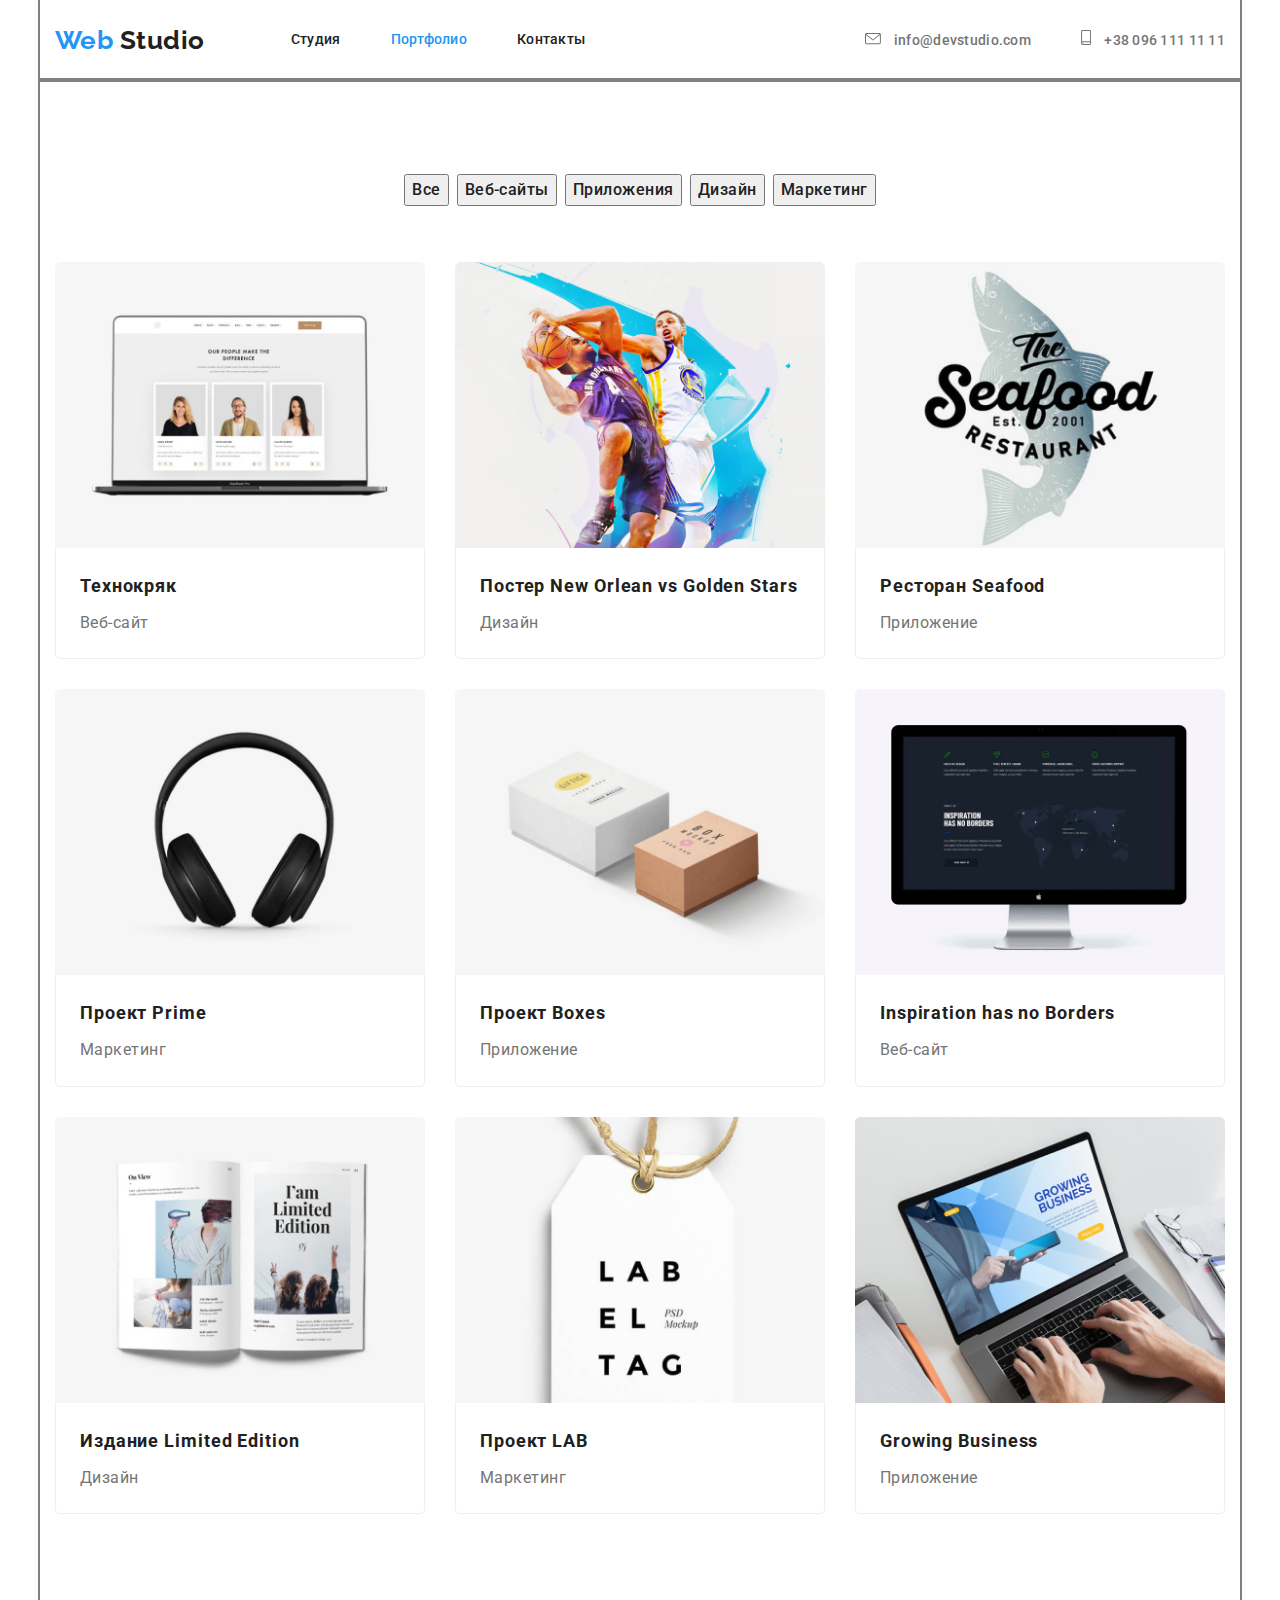
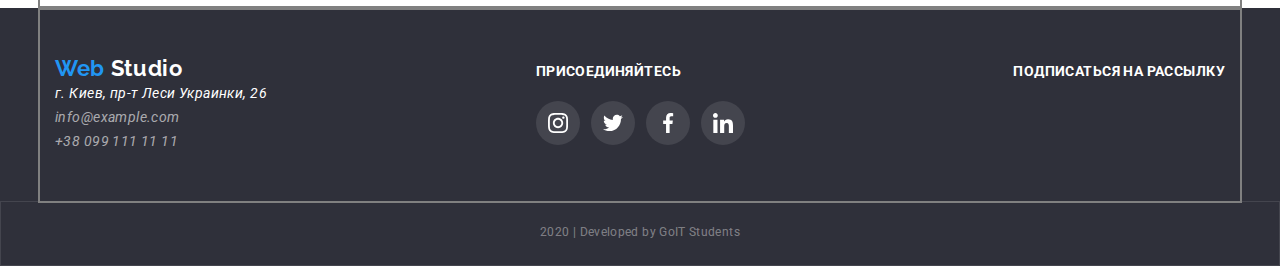
==== portfolio.html @ 49102892 "portfolio hover" ====
<!DOCTYPE html>
<html lang="ru">
  <head>
    <meta charset="UTF-8" />
    <meta name="viewport" content="width=device-width, initial-scale=1.0" />
    <title>Document</title>
    <link
      href="https://fonts.googleapis.com/css2?family=Raleway:wght@700&family=Roboto:wght@400;500;700;900&display=swap"
      rel="stylesheet"
    />
    <link
      rel="stylesheet"
      href="https://cdnjs.cloudflare.com/ajax/libs/modern-normalize/0.6.0/modern-normalize.min.css"
    />
    <link rel="stylesheet" href="./css/style.css" />
  </head>

  <body>
    <header class="page-header">
      <div class="container main">
        <nav class="main-nav">
          <a href="./index.html" class="logo list"
            >Web <span class="logo-color">Studio</span></a
          >

          <ul class="site-nav list">
            <li class="item">
              <a href="./index.html" class="link list">Студия</a>
            </li>
            <li class="item active">
              <a href="./portfolio.html" class="link list">Портфолио</a>
            </li>
            <li class="item"><a href="" class="link list">Контакты</a></li>
          </ul>
        </nav>

        <ul class="contacts list">
          <li class="item">
            <a href="" class="link list">
              <svg class="envelope">
                <use href="./images/symbol-defs.svg#envelope"></use>
              </svg>
              info@devstudio.com
            </a>
          </li>
          <li class="item">
            <a href="" class="link list">
              <svg class="smartphone">
                <use href="./images/symbol-defs.svg#smartphone"></use>
              </svg>
              +38 096 111 11 11</a
            >
          </li>
        </ul>
      </div>
    </header>
    <main>
      <!--<h1>Портфолио</h1>-->
      <section>
        <div class="portfolio container">
          <ul class="srch-btn">
            <li class="srch-btn-item">
              <button type="button" class="button">Все</button>
            </li>
            <li class="srch-btn-item">
              <button type="button" class="button">Веб-сайты</button>
            </li>
            <li class="srch-btn-item">
              <button type="button" class="button">Приложения</button>
            </li>
            <li class="srch-btn-item">
              <button type="button" class="button">Дизайн</button>
            </li>
            <li class="srch-btn-item">
              <button type="button" class="button">Маркетинг</button>
            </li>
          </ul>

          <ul class="portfolio-list">
            <li class="portfolio-item">
              <a href="./portfolio.html" class="pf-link list">
                <div class="card">
                  <img
                    class="pf-img"
                    src="./images/tehnocrack.jpg"
                    alt="три специалиста"
                    width="370"
                  />
                  <div class="texthover">
                    <p class="list">
                      Технокряк это современная площадка распространения
                      коронавируса. Компании используют эту платформу для
                      цифрового шпионажа и атак на защищённые сервера
                      конкурентов.
                    </p>
                  </div>
                </div>
                <div class="card-content">
                  <h2 class="li_title list">Технокряк</h2>
                  <p class="text list">Веб-сайт</p>
                </div>
              </a>
            </li>

            <li class="portfolio-item">
              <a href="./portfolio.html" class="list">
                <div class="card">
                  <img
                    class="pf-img"
                    src="./images/poster.jpg"
                    alt="два баскетболиста"
                    width="370"
                  />
                  <div class="texthover">
                    <p class="list">
                      Технокряк это современная площадка распространения
                      коронавируса. Компании используют эту платформу для
                      цифрового шпионажа и атак на защищённые сервера
                      конкурентов.
                    </p>
                  </div>
                </div>
                <div class="card-content">
                  <h2 class="li_title list">
                    Постер New Orlean vs Golden Stars
                  </h2>
                  <p class="text list">Дизайн</p>
                </div>
              </a>
            </li>

            <li class="portfolio-item">
              <a href="./portfolio.html" class="list">
                <div class="card">
                  <img
                    class="pf-img"
                    src="./images/seefood.jpg"
                    alt="название ресторана на фоне рыбы"
                    width="370"
                  />
                  <div class="texthover">
                    <p class="list">
                      Технокряк это современная площадка распространения
                      коронавируса. Компании используют эту платформу для
                      цифрового шпионажа и атак на защищённые сервера
                      конкурентов.
                    </p>
                  </div>
                </div>
                <div class="card-content">
                  <h2 class="li_title list">Ресторан Seafood</h2>
                  <p class="text list">Приложение</p>
                </div>
              </a>
            </li>

            <li class="portfolio-item">
              <a href="./portfolio.html" class="list">
                <div class="card">
                  <img
                    class="pf-img"
                    src="./images/prime.jpg"
                    alt="наушники"
                    width="370"
                  />
                  <div class="texthover">
                    <p class="list">
                      Технокряк это современная площадка распространения
                      коронавируса. Компании используют эту платформу для
                      цифрового шпионажа и атак на защищённые сервера
                      конкурентов.
                    </p>
                  </div>
                </div>
                <div class="card-content">
                  <h2 class="li_title list">Проект Prime</h2>
                  <p class="text list">Маркетинг</p>
                </div>
              </a>
            </li>

            <li class="portfolio-item">
              <a href="./portfolio.html" class="list">
                <div class="card">
                  <img
                    class="pf-img"
                    src="./images/boxes.jpg"
                    alt="две коробки"
                    width="370"
                  />
                  <div class="texthover">
                    <p class="list">
                      Технокряк это современная площадка распространения
                      коронавируса. Компании используют эту платформу для
                      цифрового шпионажа и атак на защищённые сервера
                      конкурентов.
                    </p>
                  </div>
                </div>
                <div class="card-content">
                  <h2 class="li_title list">Проект Boxes</h2>
                  <p class="text list">Приложение</p>
                </div>
              </a>
            </li>

            <li class="portfolio-item">
              <a href="./portfolio.html" class="list">
                <div class="card">
                  <img
                    class="pf-img"
                    src="./images/monitor.jpg"
                    alt="монитор"
                    width="370"
                  />
                  <div class="texthover">
                    <p class="list">
                      Технокряк это современная площадка распространения
                      коронавируса. Компании используют эту платформу для
                      цифрового шпионажа и атак на защищённые сервера
                      конкурентов.
                    </p>
                  </div>
                </div>
                <div class="card-content">
                  <h2 class="li_title list">Inspiration has no Borders</h2>
                  <p class="text list">Веб-сайт</p>
                </div>
              </a>
            </li>

            <li class="portfolio-item">
              <a href="./portfolio.html" class="list">
                <div class="card">
                  <img
                    class="pf-img"
                    src="./images/magazine.jpg"
                    alt="страница журнала"
                    width="370"
                  />
                  <div class="texthover">
                    <p class="list">
                      Технокряк это современная площадка распространения
                      коронавируса. Компании используют эту платформу для
                      цифрового шпионажа и атак на защищённые сервера
                      конкурентов.
                    </p>
                  </div>
                </div>
                <div class="card-content">
                  <h2 class="li_title list">Издание Limited Edition</h2>
                  <p class="text list">Дизайн</p>
                </div>
              </a>
            </li>

            <li class="portfolio-item">
              <a href="./portfolio.html" class="list">
                <div class="card">
                  <img
                    class="pf-img"
                    src="./images/lab.jpg"
                    alt="логотип компании lab"
                    width="370"
                  />
                  <div class="texthover">
                    <p class="list">
                      Технокряк это современная площадка распространения
                      коронавируса. Компании используют эту платформу для
                      цифрового шпионажа и атак на защищённые сервера
                      конкурентов.
                    </p>
                  </div>
                </div>
                <div class="card-content">
                  <h2 class="li_title list">Проект LAB</h2>
                  <p class="text list">Маркетинг</p>
                </div>
              </a>
            </li>

            <li class="portfolio-item">
              <a href="./portfolio.html" class="list">
                <div class="card">
                  <img
                    class="pf-img"
                    src="./images/grbis.jpg"
                    alt="ноутбук с открытой страницей Growing Business"
                    width="370"
                  />
                  <div class="texthover">
                    <p class="list">
                      Технокряк это современная площадка распространения
                      коронавируса. Компании используют эту платформу для
                      цифрового шпионажа и атак на защищённые сервера
                      конкурентов.
                    </p>
                  </div>
                </div>
                <div class="card-content">
                  <h2 class="li_title list">Growing Business</h2>
                  <p class="text list">Приложение</p>
                </div>
              </a>
            </li>
          </ul>
        </div>
      </section>
    </main>
    <footer>
      <section class="footer">
        <div class="footer-content container">
          <div class="ft-logo-item">
            <a href="./index.html" class="footer-logo list"
              >Web <span class="footer-logo-color">Studio</span></a
            >
            <address class="address">
              г. Киев, пр-т Леси Украинки, 26 <br />
              <a href="" class="address-link list">info@example.com</a> <br />
              <a href="" class="address-link list">+38 099 111 11 11</a>
            </address>
          </div>
          <div class="ft-ttl-item">
            <h6 class="footer-title list">присоединяйтесь</h6>
            <ul class="sl-list">
              <li class="sl-item">
                <a
                  href="https://www.instagram.com"
                  aria-label="ссылка на instagram"
                  class="social-link"
                >
                  <svg class="social-icon" width="20" height="20">
                    <use href="./images/symbol-defs.svg#instagram"></use>
                  </svg>
                </a>
              </li>
              <li class="sl-item">
                <a
                  href="https://www.twitter.com"
                  aria-label="ссылка на twitter"
                  class="social-link"
                >
                  <svg class="social-icon" width="20" height="20">
                    <use href="./images/symbol-defs.svg#twitter"></use>
                  </svg>
                </a>
              </li>
              <li class="sl-item">
                <a
                  href="https://uk-ua.facebook.com"
                  aria-label="ссылка на facebook"
                  class="social-link"
                >
                  <svg class="social-icon" width="20" height="20">
                    <use href="./images/symbol-defs.svg#facebook"></use>
                  </svg>
                </a>
              </li>
              <li class="sl-item">
                <a
                  href="https://www.linkedin.com"
                  aria-label="ссылка на linkedin"
                  class="social-link"
                >
                  <svg class="social-icon" width="20" height="20">
                    <use href="./images/symbol-defs.svg#linkedin"></use>
                  </svg>
                </a>
              </li>
            </ul>
          </div>
          <div class="footer-subscribe">
            <h6 class="footer-title list">подписаться на рассылку</h6>
          </div>
        </div>

        <p class="footer-copyright list">2020 | Developed by GoIT Students</p>
      </section>
    </footer>
  </body>
</html>
---- css/style.css ----
body {
  font-family: 'Roboto', sans-serif;
  letter-spacing: 0.03em;
}

ul {
  margin: 0;
  padding: 0;
  list-style: none;
}

img {
  display: block;
}

.list {
  margin: 0;
  padding: 0;
  text-decoration: none;
}

/* header */
/* .page-header {
} */

/* main nav */

.container {
  margin-left: auto;
  margin-right: auto;
  padding-left: 15px;
  padding-right: 15px;
  width: 1200px;
  outline: 2px solid grey;
}

.logo {
  font-family: Raleway, sans-serif;
  font-weight: 700;
  font-size: 26px;
  line-height: 1.19;
  color: #2196f3;
}

.logo-color {
  color: #212121;
}

.main {
  display: flex;
  align-items: center;
}

.main-nav {
  display: flex;
  align-items: center;
}

/* site nav */

.site-nav {
  display: flex;
  margin-left: 86px;
  /* margin-bottom: 30px; */
  align-items: center;
}

.site-nav .link {
  display: block;
  /* outline: 2px solid grey; */
}

.site-nav .item + .item {
  margin-left: 50px;
}

.site-nav .link {
  display: block;
  padding-top: 32px;
  padding-bottom: 32px;

  font-weight: 500;
  font-size: 14px;
  line-height: 1.14;
  letter-spacing: 0.02em;
  color: #212121;

  transition: color 250ms cubic-bezier(0.4, 0, 0.2, 1);
}

.site-nav .link:hover,
.site-nav .link:focus {
  color: #2196f3;
}

.active .link {
  color: #2196f3;
}

/* Contacts */

.contacts {
  display: flex;
  margin-left: auto;
  align-items: center;
}

.contacts .item + .item {
  margin-left: 50px;
}

.link {
  font-weight: 500;
  font-size: 14px;
  line-height: 1.14;
  letter-spacing: 0.02em;
  color: #757575;
  fill: #757575;

  transition: color 250ms cubic-bezier(0.4, 0, 0.2, 1),
    fill 250ms cubic-bezier(0.4, 0, 0.2, 1);
}

.link:hover,
.link:focus {
  color: #2196f3;
  fill: #2196f3;
}

.envelope {
  margin-right: 10px;
  width: 16px;
  height: 12px;
}

.smartphone {
  margin-right: 10px;
  width: 10px;
  height: 15px;
}

/* hero */

.overlay {
  max-width: 1600px;
  height: 600px;
  margin-right: auto;
  margin-left: auto;
  /* outline: 1px solid #ccc; */
  background-color: #000;
  background-image: linear-gradient(
      rgba(47, 48, 58, 0.8),
      rgba(47, 48, 58, 0.8)
    ),
    url(../images/header-pctr.jpg);
  background-repeat: no-repeat;
  background-size: cover;
  background-position: center;
}

.hero-title {
  padding-top: 200px;
  margin-top: 0px;
  margin-bottom: 46px;

  font-weight: 900;
  font-size: 44px;
  line-height: 1.4;
  text-align: center;
  letter-spacing: 0.06em;

  text-transform: uppercase;

  color: #ffffff;
}

.hero-link:hover,
.hero-link:focus {
  color: #2196f3;
}

.hero-btn {
  display: inline-block;
  border-radius: 4px;
  padding: 10px 32px;
  margin-left: auto;
  margin-right: auto;
  min-width: 200px;

  color: #ffffff;
  background-color: #2196f3;

  font-weight: 700;
  font-size: 16px;
  line-height: 1.9;
  align-items: center;
  text-decoration: none;
  text-align: center;
  letter-spacing: 0.06em;
}

.hero-link {
  display: flex;
  /* padding-bottom: 200px; */
  font-weight: 700;
  font-size: 16px;
  line-height: 1.9;

  text-align: center;
  letter-spacing: 0.06em;
}

/* skills */

.background {
  display: flex;
  justify-content: center;
  padding: 25px 100px;
  margin-bottom: 30px;

  background: #f5f4fa;
  border-radius: 4px;
}

.icon {
  width: 70px;
  height: 70px;

  background-repeat: no-repeat;
}

.skills {
  border-bottom: 1px solid #ececec;
}

.skills-list {
  display: flex;
}
.skills-list .skills-item + .skills-item {
  margin-left: 29px;
}

.skills-item {
  width: calc((100%-60px) / 4);
}

.skills-title {
  margin-top: 0;
  margin-bottom: 10;

  font-weight: 700;
  font-size: 14px;
  line-height: 1.14;
  text-align: center;
  text-transform: uppercase;
  color: #212121;
}

.description-skills {
  margin-top: 0;
  margin-bottom: 0;

  font-weight: 400;
  font-size: 14px;
  line-height: 1.7;
  letter-spacing: 0.03em;
  color: #757575;
}

/* our offers */

.offers-list {
  display: flex;
}

.offers-list .offers-item + .offers-item {
  margin-left: 30px;
}

.title {
  margin-top: 0;

  font-weight: 700;
  font-size: 36px;
  line-height: 1.17;
  text-align: center;
  letter-spacing: 0.03em;
  color: #212121;
}

.offers-item {
  display: flex;
  position: relative;
  justify-content: center;

  width: calc((100%-60px) / 3);

  /* border-radius: 0px 0px 4px 4px; */
}

.offers-description {
  display: flex;

  font-weight: 700;
  font-size: 14px;
  line-height: 1.14;

  align-items: center;
  justify-content: center;

  letter-spacing: 0.03em;
  text-transform: uppercase;
  color: #ffffff;
  background: rgba(47, 48, 58, 0.8);

  position: absolute;
  bottom: 0;

  width: 100%;
  height: 70px;
}

/* our team */

.sec-pad {
  padding-top: 94px;
  padding-bottom: 94px;
}

.team-list {
  width: calc((100%-60px) / 4);
  display: flex;
}

.team-list .team-item + .team-item {
  margin-left: 30px;
}

.title {
  margin-bottom: 50px;
}

.team {
  background: #f5f4fa;
}

.team-item {
  width: 270px;

  box-shadow: 0px 2px 1px rgba(0, 0, 0, 0.2), 0px 1px 1px rgba(0, 0, 0, 0.14),
    0px 1px 3px rgba(0, 0, 0, 0.12);
}

.team-photo {
  border-radius: 4px 4px 0px 0px;

  margin-bottom: 30px;
}

.team-name {
  margin-top: 0px;
  margin-bottom: 10px;

  font-weight: 500;
  font-size: 16px;
  line-height: 1.19;
  text-align: center;
  letter-spacing: 0.03em;
  color: #212121;
}

.team-position {
  margin-top: 0px;
  margin-bottom: 16px;

  font-weight: 400;
  font-size: 16px;
  line-height: 1.19;
  text-align: center;
  letter-spacing: 0.03em;
  color: #757575;
}

.team-link {
  align-items: center;
  color: #afb1b8;
  fill: #afb1b8;

  transition: fill 250ms cubic-bezier(0.4, 0, 0.2, 1),
    background-color 250ms cubic-bezier(0.4, 0, 0.2, 1);
}

.team-link:hover,
.team-link:focus {
  color: #2196f3;
  fill: #fff;
  background-color: #2196f3;
}

.social {
  display: flex;
  align-items: center;

  padding: 0px 32px;
  margin-bottom: 24px;
  justify-content: space-between;
}

.social-bg {
  display: flex;
  width: 44px;
  height: 44px;
  align-items: center;
  justify-content: center;

  border-radius: 50%;
}

.social-icon {
  padding: 0;
  margin: 0;
  width: 20px;
  height: 20px;
}
/* customers */

.customers-list {
  display: flex;
  justify-content: center;
}

.customers-list .customers-item + .customers-item {
  margin-left: 30px;
}

.customers-link {
  display: flex;
  width: 170px;
  height: 90px;
  border: 1px solid #afb1b8;
  border-radius: 4px;
  justify-content: center;
  align-items: center;

  --color4: #afb1b8;

  transition: var(--color4) 1250ms cubic-bezier(0.4, 0, 0.2, 1),
    border-color 250ms cubic-bezier(0.4, 0, 0.2, 1);
}

/* var(--color4) 1250ms cubic-bezier(0.4, 0, 0.2, 1), */

.customers-link:hover,
.customers-link:focus {
  --color4: #2196f3;
  border-color: #2196f3;
}

.logo-1 {
  display: block;
  width: 45px;
  height: 50px;
}

.logo-2 {
  display: block;
  width: 40px;
  height: 52px;
}

.logo-3 {
  display: block;
  width: 41px;
  height: 43px;
}

.logo-4 {
  display: block;
  width: 80px;
  height: 42px;
}

.logo-5 {
  display: block;
  width: 59px;
  height: 47px;
}

.logo-6 {
  display: block;
  width: 89px;
  height: 46px;
}

/* footer */

.footer {
  background: #2f303a;
}

.footer-logo {
  font-family: Raleway;
  font-weight: 700;
  font-size: 22px;
  line-height: 1.18x;
  letter-spacing: 0.03em;
  color: #2196f3;
}

.footer-logo-color {
  color: #ffffff;
}

.address {
  font-weight: 400;
  font-size: 14px;
  line-height: 1.71;
  letter-spacing: 0.03em;
  color: #ffffff;
}

.address-link:hover,
.address-link:focus {
  color: #2196f3;
}

.address-link {
  font-weight: 400;
  font-size: 14px;
  line-height: 1.71;
  letter-spacing: 0.03em;
  color: rgba(255, 255, 255, 0.6);
}

.footer-title {
  font-weight: 700;
  font-size: 14px;
  line-height: 1.14x;
  letter-spacing: 0.03em;
  text-transform: uppercase;
  color: #ffffff;
}

.footer-copyright {
  font-weight: 400;
  font-size: 12px;
  line-height: 2;
  text-align: center;
  letter-spacing: 0.03em;

  padding-top: 18px;
  padding-bottom: 21px;

  color: rgba(255, 255, 255, 0.4);

  border: 1px solid rgba(255, 255, 255, 0.1);
}

.footer-content {
  display: flex;
  align-items: baseline;
  justify-content: space-between;

  padding-top: 48px;
}

.ft-logo-item {
  display: block;
}

.sl-list {
  display: flex;
  margin-top: 21px;
  margin-bottom: 56px;
}

.sl-list .sl-item + .sl-item {
  margin-left: 11px;
}

.social-link {
  display: flex;
  width: 44px;
  height: 44px;
  align-items: center;
  justify-content: center;

  border-radius: 50%;

  text-decoration: none;
  fill: #ffffff;
  background-color: rgba(255, 255, 255, 0.1);

  transition: background-color 250ms cubic-bezier(0.4, 0, 0.2, 1);
}

.social-link:hover,
.social-link:focus {
  background-color: #2196f3;
}

/* portfolio */

.portfolio {
  padding-top: 94px;
  padding-bottom: 94px;
}

.container .srch-btn {
  display: flex;
  justify-content: center;
}

.srch-btn .srch-btn-item + .srch-btn-item {
  margin-left: 8px;
}

.srch-btn {
  margin-bottom: 56px;
}

.button:hover,
.button:focus {
  color: #2196f3;
}

.button {
  font-family: inherit;
  font-weight: 500;
  font-size: 16px;
  line-height: 1.6;
  text-align: center;
  letter-spacing: 0.03em;

  color: #212121;
}

.li_title {
  font-size: 18px;
  font-weight: 700;
  line-height: 2;
  letter-spacing: 0.05em;

  color: #212121;
}

.text {
  font-size: 16px;
  line-height: 1.9;
  letter-spacing: 0.03em;

  color: #757575;
}

.portfolio-list {
  display: flex;
  flex-wrap: wrap;
  /* position: relative; */
}

.portfolio-item {
  display: block;
}

.portfolio-item:not(:nth-child(3n)) {
  margin-right: 30px;
}

/* .portfolio-item: nth-child(3n) {
  margin-right: 0;
} */

.portfolio-item:not(:nth-last-child(-n + 3)) {
  margin-bottom: 30px;
}

.portfolio-item:nth-last-child(-n + 3) {
  margin-bottom: 0;
}

.li_title {
  margin-bottom: 4px;
}

/* .text {
  margin-bottom: 20px;
} */

/* .li_title,
.text {
  padding-right: 24px;
  padding-left: 24px;
} */

/* .pf-img {
  margin-bottom: 20px;
/* } */

.pf-link {
  display: block;
}

.pf-link:hover {
  box-shadow: 1px 4px 6px rgba(0, 0, 0, 0.16), 0px 4px 4px rgba(0, 0, 0, 0.06),
    0px 1px 1px rgba(0, 0, 0, 0.12);
}

.card {
  width: 370px;
  border-top-left-radius: 5px;
  border-top-right-radius: 5px;
  overflow: hidden;
}

.card-content {
  padding: 20px 24px;
  background: #ffffff;

  border-right: 1px solid #eeeeee;
  border-bottom: 1px solid #eeeeee;
  border-left: 1px solid #eeeeee;
  border-bottom-right-radius: 5px;
  border-bottom-left-radius: 5px;
}

.card {
  position: relative;
}

.card::before {
  display: inline-block;
  position: absolute;
  content: '';
  left: 0;
  bottom: 0;

  width: 100%;
  height: 100%;

  background-color: rgba(33, 150, 243, 0.9);

  transform: translateY(100%);
  transition: transform 250ms cubic-bezier(0.4, 0, 0.2, 1);
}

.card:hover::before {
  transform: translatex(0%);
}

.pf-link:hover .card::before {
  transform: translatex(0%);
}

.texthover {
  display: block;
  position: absolute;
  top: 50%;
  left: 50%;
  transform: translate(-50%, -50%);

  font-size: 18px;
  line-height: 1.6;
  letter-spacing: 0.03em;

  width: 100%;
  height: 100%;

  padding: 63px 24px;

  color: #ffffff;

  opacity: 0;
  transition: opacity 250ms cubic-bezier(0.4, 0, 0.2, 1);
}

.texthover:hover {
  opacity: 1;
}

.pf-link:hover .texthover {
  opacity: 1;
}
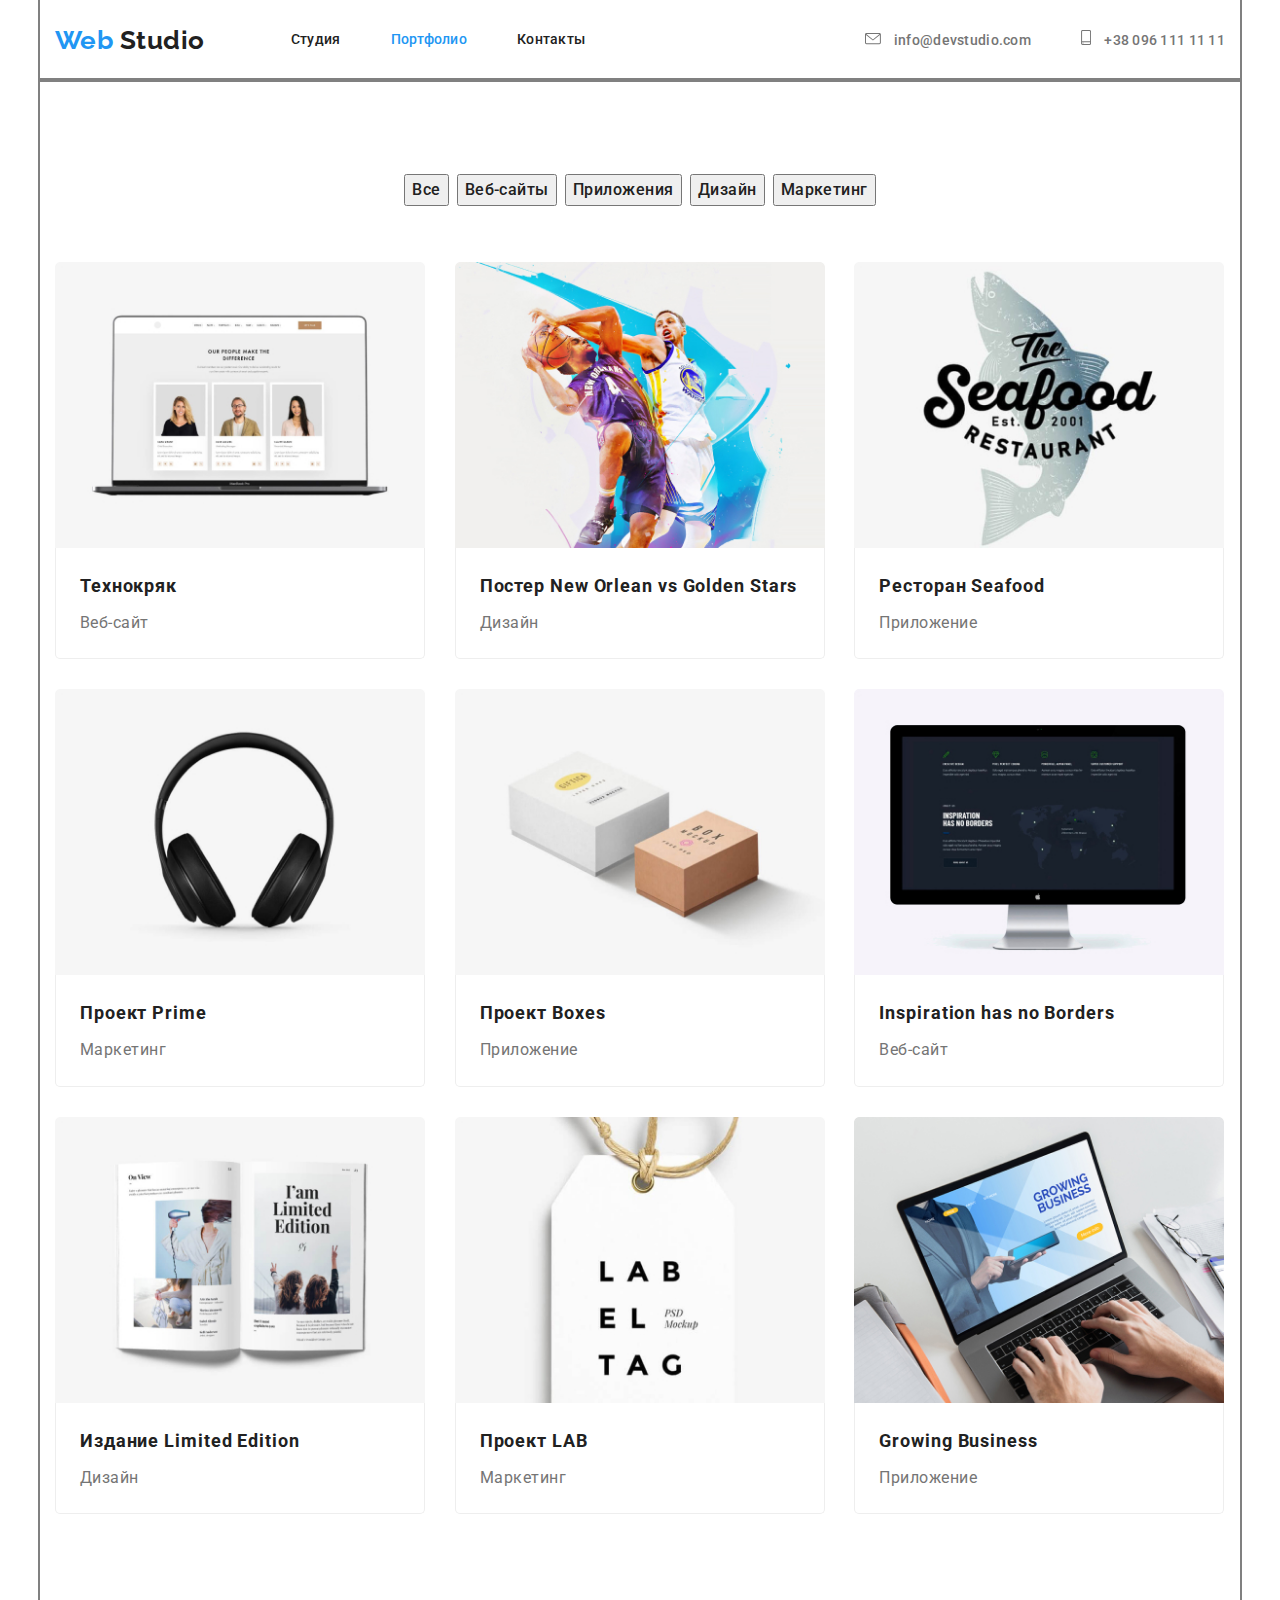
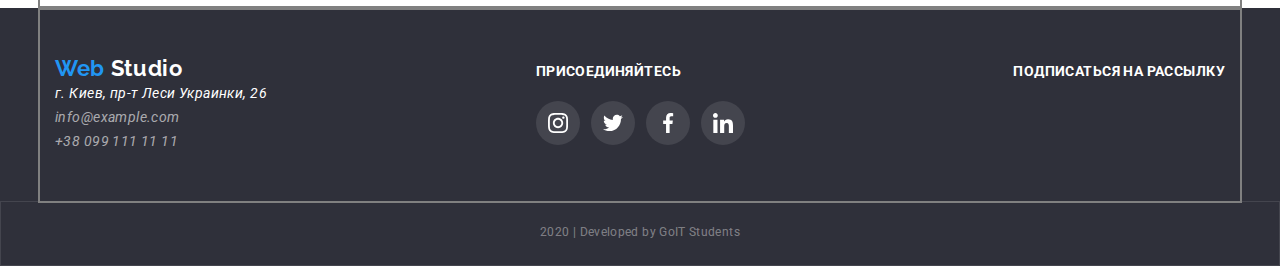
==== commit e4352b34: "оверлей портфолио" ====
--- a/portfolio.html
+++ b/portfolio.html
@@ -103,7 +103,7 @@
             </li>
 
             <li class="portfolio-item">
-              <a href="./portfolio.html" class="list">
+              <a href="./portfolio.html" class="pf-link list">
                 <div class="card">
                   <img
                     class="pf-img"
@@ -130,7 +130,7 @@
             </li>
 
             <li class="portfolio-item">
-              <a href="./portfolio.html" class="list">
+              <a href="./portfolio.html" class="pf-link list">
                 <div class="card">
                   <img
                     class="pf-img"
@@ -155,7 +155,7 @@
             </li>
 
             <li class="portfolio-item">
-              <a href="./portfolio.html" class="list">
+              <a href="./portfolio.html" class="pf-link list">
                 <div class="card">
                   <img
                     class="pf-img"
@@ -180,7 +180,7 @@
             </li>
 
             <li class="portfolio-item">
-              <a href="./portfolio.html" class="list">
+              <a href="./portfolio.html" class="pf-link list">
                 <div class="card">
                   <img
                     class="pf-img"
@@ -205,7 +205,7 @@
             </li>
 
             <li class="portfolio-item">
-              <a href="./portfolio.html" class="list">
+              <a href="./portfolio.html" class="pf-link list">
                 <div class="card">
                   <img
                     class="pf-img"
@@ -230,7 +230,7 @@
             </li>
 
             <li class="portfolio-item">
-              <a href="./portfolio.html" class="list">
+              <a href="./portfolio.html" class="pf-link list">
                 <div class="card">
                   <img
                     class="pf-img"
@@ -255,7 +255,7 @@
             </li>
 
             <li class="portfolio-item">
-              <a href="./portfolio.html" class="list">
+              <a href="./portfolio.html" class="pf-link list">
                 <div class="card">
                   <img
                     class="pf-img"
@@ -280,7 +280,7 @@
             </li>
 
             <li class="portfolio-item">
-              <a href="./portfolio.html" class="list">
+              <a href="./portfolio.html" class="pf-link list">
                 <div class="card">
                   <img
                     class="pf-img"
--- a/css/style.css
+++ b/css/style.css
@@ -655,7 +655,6 @@
 .portfolio-list {
   display: flex;
   flex-wrap: wrap;
-  /* position: relative; */
 }
 
 .portfolio-item {
@@ -663,12 +662,12 @@
 }
 
 .portfolio-item:not(:nth-child(3n)) {
-  margin-right: 30px;
-}
-
-/* .portfolio-item: nth-child(3n) {
+  margin-right: 29.7px;
+}
+
+.portfolio-item:nth-child(3n) {
   margin-right: 0;
-} */
+}
 
 .portfolio-item:not(:nth-last-child(-n + 3)) {
   margin-bottom: 30px;
@@ -682,22 +681,9 @@
   margin-bottom: 4px;
 }
 
-/* .text {
-  margin-bottom: 20px;
-} */
-
-/* .li_title,
-.text {
-  padding-right: 24px;
-  padding-left: 24px;
-} */
-
-/* .pf-img {
-  margin-bottom: 20px;
-/* } */
-
 .pf-link {
   display: block;
+  position: relative;
 }
 
 .pf-link:hover {
@@ -706,6 +692,7 @@
 }
 
 .card {
+  position: relative;
   width: 370px;
   border-top-left-radius: 5px;
   border-top-right-radius: 5px;
@@ -723,60 +710,28 @@
   border-bottom-left-radius: 5px;
 }
 
-.card {
-  position: relative;
-}
-
-.card::before {
-  display: inline-block;
+.texthover {
+  /* content: ''; */
   position: absolute;
-  content: '';
+  top: 0;
   left: 0;
-  bottom: 0;
+  /* transform: translate(-50%, -50%); */
+
+  font-size: 18px;
+  line-height: 1.6;
+  letter-spacing: 0.03em;
 
   width: 100%;
   height: 100%;
 
-  background-color: rgba(33, 150, 243, 0.9);
+  padding: 63px 24px;
+
+  color: #ffffff;
+  background: rgba(33, 150, 243, 0.9);
 
   transform: translateY(100%);
   transition: transform 250ms cubic-bezier(0.4, 0, 0.2, 1);
 }
-
-.card:hover::before {
-  transform: translatex(0%);
-}
-
-.pf-link:hover .card::before {
-  transform: translatex(0%);
-}
-
-.texthover {
-  display: block;
-  position: absolute;
-  top: 50%;
-  left: 50%;
-  transform: translate(-50%, -50%);
-
-  font-size: 18px;
-  line-height: 1.6;
-  letter-spacing: 0.03em;
-
-  width: 100%;
-  height: 100%;
-
-  padding: 63px 24px;
-
-  color: #ffffff;
-
-  opacity: 0;
-  transition: opacity 250ms cubic-bezier(0.4, 0, 0.2, 1);
-}
-
-.texthover:hover {
-  opacity: 1;
-}
-
 .pf-link:hover .texthover {
-  opacity: 1;
-}
+  transform: translateY(0%);
+}
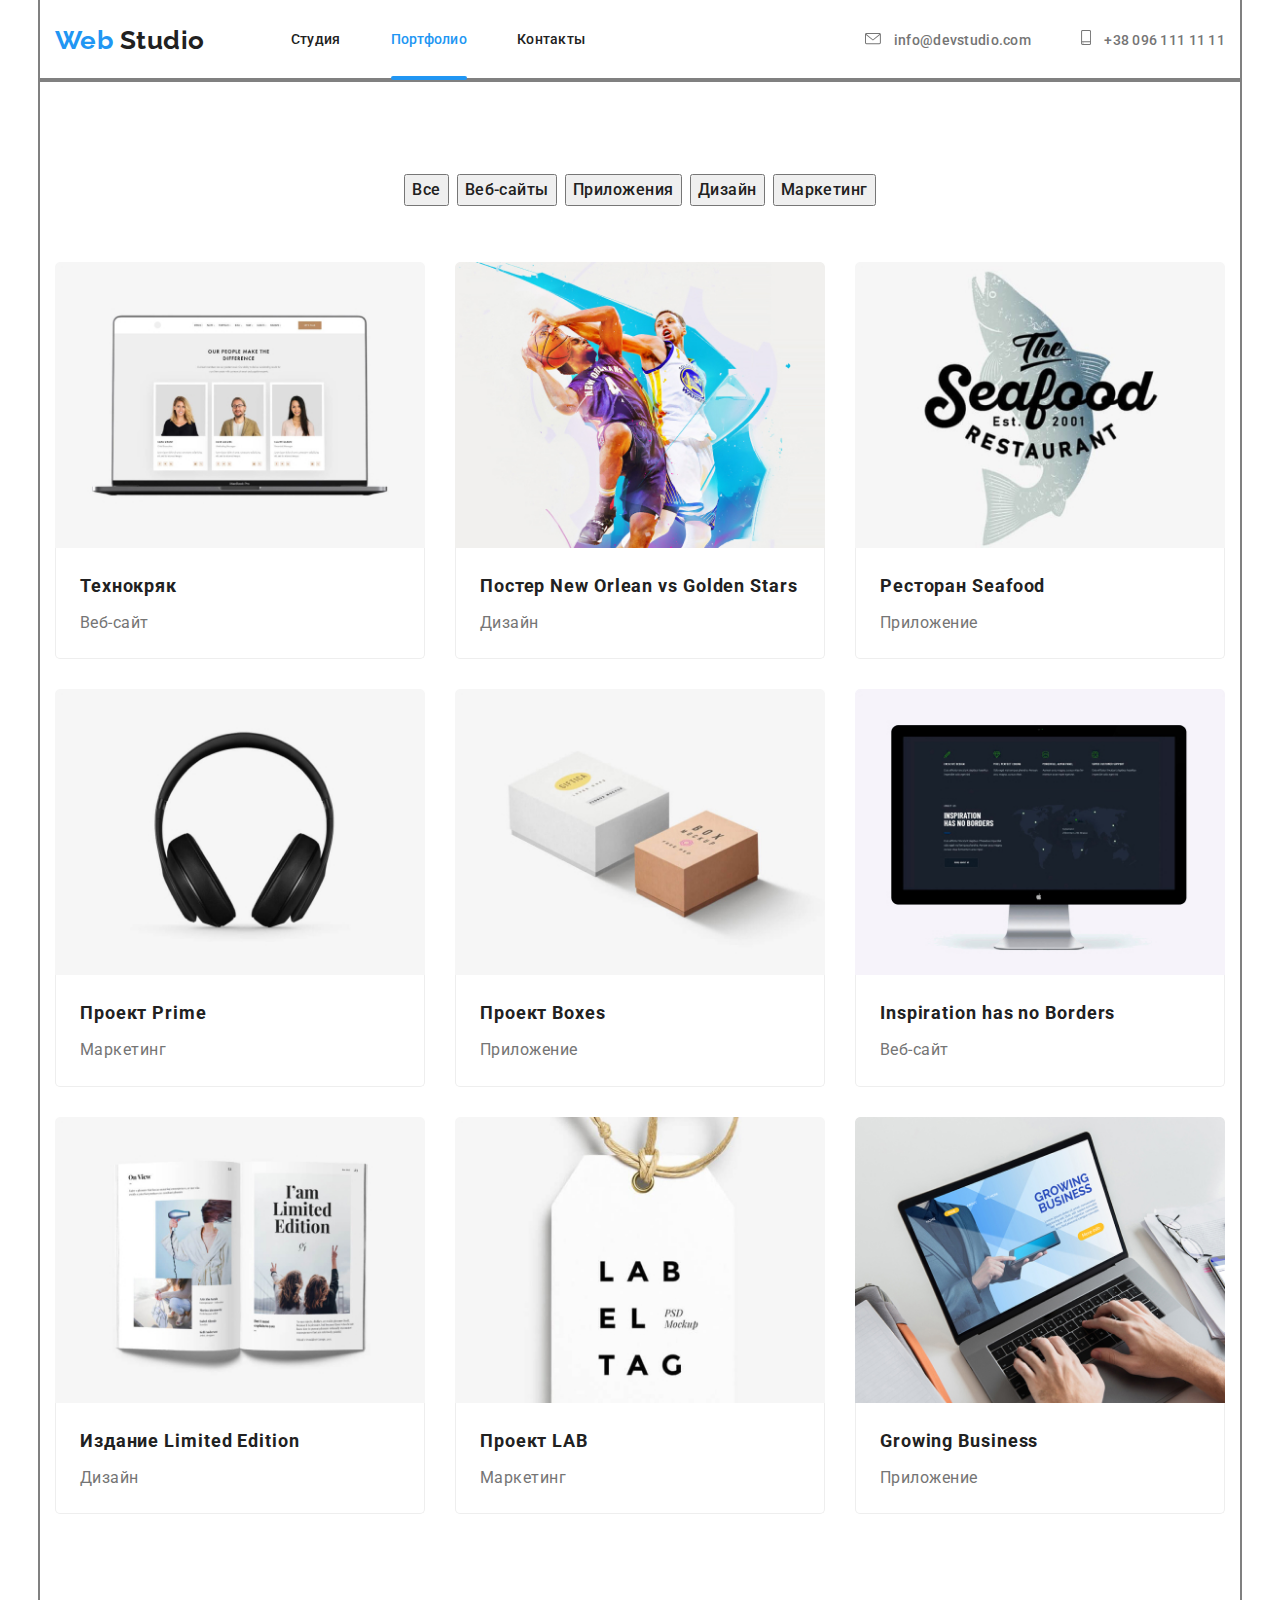
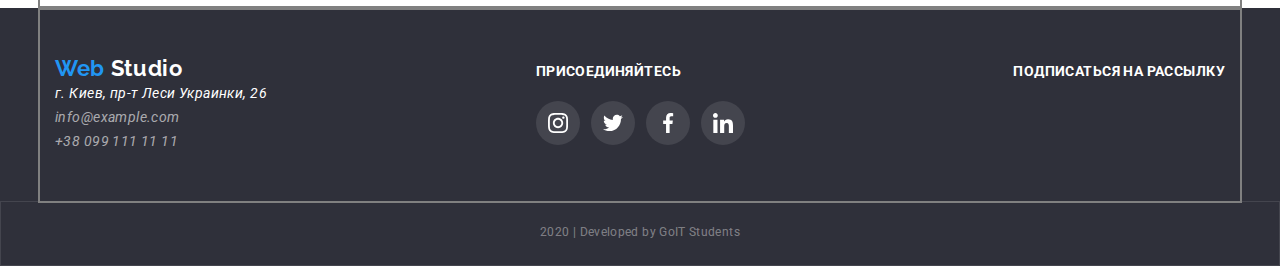
==== commit 8eef8ba8: "HW completed" ====
--- a/portfolio.html
+++ b/portfolio.html
@@ -25,12 +25,12 @@
 
           <ul class="site-nav list">
             <li class="item">
-              <a href="./index.html" class="link list">Студия</a>
+              <a href="./index.html" class="link list line">Студия</a>
             </li>
             <li class="item active">
-              <a href="./portfolio.html" class="link list">Портфолио</a>
-            </li>
-            <li class="item"><a href="" class="link list">Контакты</a></li>
+              <a href="./portfolio.html" class="link list line">Портфолио</a>
+            </li>
+            <li class="item"><a href="" class="link list line">Контакты</a></li>
           </ul>
         </nav>
 
--- a/css/style.css
+++ b/css/style.css
@@ -1,3 +1,8 @@
+:root {
+  --color4: #afb1b8;
+  --color4hover: #2196f3;
+}
+
 body {
   font-family: 'Roboto', sans-serif;
   letter-spacing: 0.03em;
@@ -64,6 +69,9 @@
   /* margin-bottom: 30px; */
   align-items: center;
 }
+.link {
+  position: relative;
+}
 
 .site-nav .link {
   display: block;
@@ -95,6 +103,29 @@
 
 .active .link {
   color: #2196f3;
+}
+
+.line::before {
+  content: '';
+  bottom: 0;
+  left: 0;
+  position: absolute;
+  width: 100%;
+  height: 4px;
+  background-color: #2196f3;
+  border-radius: 2px;
+
+  transform: scaleY(0);
+  transition: transform 250ms cubic-bezier(0.4, 0, 0.2, 1);
+}
+
+.line:hover::before,
+.line:focus::before {
+  transform: scaleY(1);
+}
+
+.active .line::before {
+  transform: scaleY(1);
 }
 
 /* Contacts */
@@ -442,17 +473,16 @@
   justify-content: center;
   align-items: center;
 
-  --color4: #afb1b8;
-
-  transition: var(--color4) 1250ms cubic-bezier(0.4, 0, 0.2, 1),
-    border-color 250ms cubic-bezier(0.4, 0, 0.2, 1);
-}
-
-/* var(--color4) 1250ms cubic-bezier(0.4, 0, 0.2, 1), */
+  fill: #afb1b8;
+
+  transition: fill 250ms cubic-bezier(0.4, 0, 0.2, 1),
+    border-color 250ms cubic-bezier(0.4, 0, 0.2, 1),
+    transform 250ms cubic-bezier(0.4, 0, 0.2, 1);
+}
 
 .customers-link:hover,
 .customers-link:focus {
-  --color4: #2196f3;
+  fill: #2196f3;
   border-color: #2196f3;
 }
 
@@ -662,7 +692,7 @@
 }
 
 .portfolio-item:not(:nth-child(3n)) {
-  margin-right: 29.7px;
+  margin-right: 30px;
 }
 
 .portfolio-item:nth-child(3n) {
@@ -711,11 +741,9 @@
 }
 
 .texthover {
-  /* content: ''; */
   position: absolute;
   top: 0;
   left: 0;
-  /* transform: translate(-50%, -50%); */
 
   font-size: 18px;
   line-height: 1.6;
@@ -732,6 +760,7 @@
   transform: translateY(100%);
   transition: transform 250ms cubic-bezier(0.4, 0, 0.2, 1);
 }
+
 .pf-link:hover .texthover {
   transform: translateY(0%);
 }
